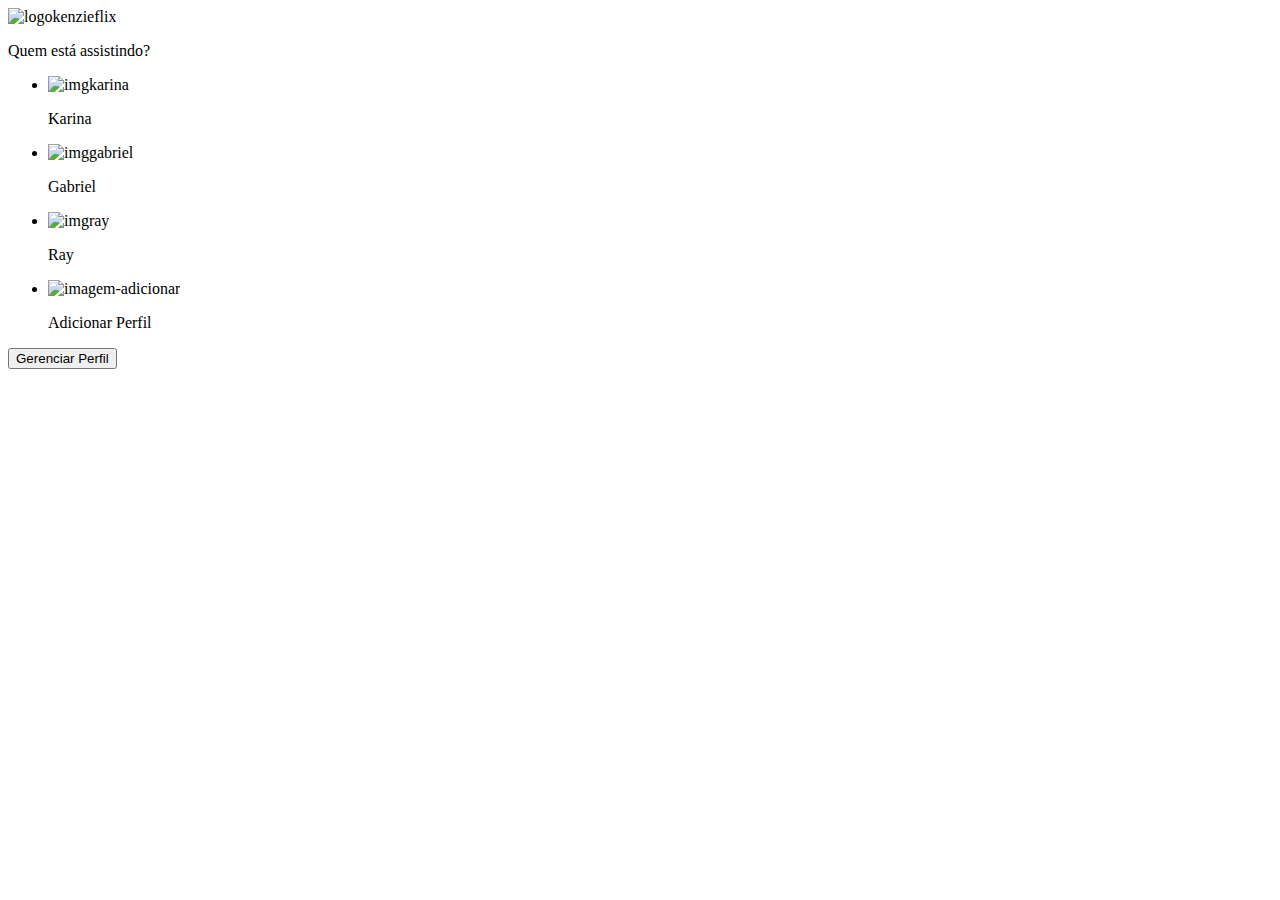
==== index.html @ b2f65c99 "Create index.html" ====
<html lang="pt-br">
  <head>
    <meta charset="UTF-8">
    <link rel="stylesheet" href="/Index/index.css">
    <link rel="preconnect" href="https://fonts.gstatic.com" crossorigin="">
    <link href="https://fonts.googleapis.com/css2?family=Roboto:wght@100;400;600;700&amp;display=swap" rel="stylesheet">
    <title>KenzieFlix</title>
  </head>
  
  <body class="container">
    <header>
      <div class="logoSite">
        <img src="/Assets/logo.png" alt="logokenzieflix">
      </div>
    </header>
  
    <main>
      <section>
        <p>Quem está assistindo?</p>
      </section>
      <div>
        <ul class="imgPerfil">
  
          
          <li>
            <div class="imgHover">
              <img src="/Assets/pink.png" alt="imgkarina">
            </div>  
              <p>Karina</p>
          </li>
          
  
          <li>
            <div class="imgHover">
              <img src="/Assets/robot.png" alt="imggabriel">
            </div>
            <p>Gabriel</p>
          </li>
  
          <li>
            <div class="imgHover">
              <img src="/Assets/panda.png" alt="imgray">
            </div>
            <p>Ray</p>
          </li>
  
          <li>
            <div class="imgHover">
              <div class="addPerfil"><img src="/Assets/plus.png" alt="imagem-adicionar"></div>
            </div>
            <p>Adicionar Perfil</p>
          </li>
        </ul>
      </div>
      <div>
        <button type="submit">Gerenciar Perfil</button>
      </div>
    </main>
  
  
  
  </body>
</html>
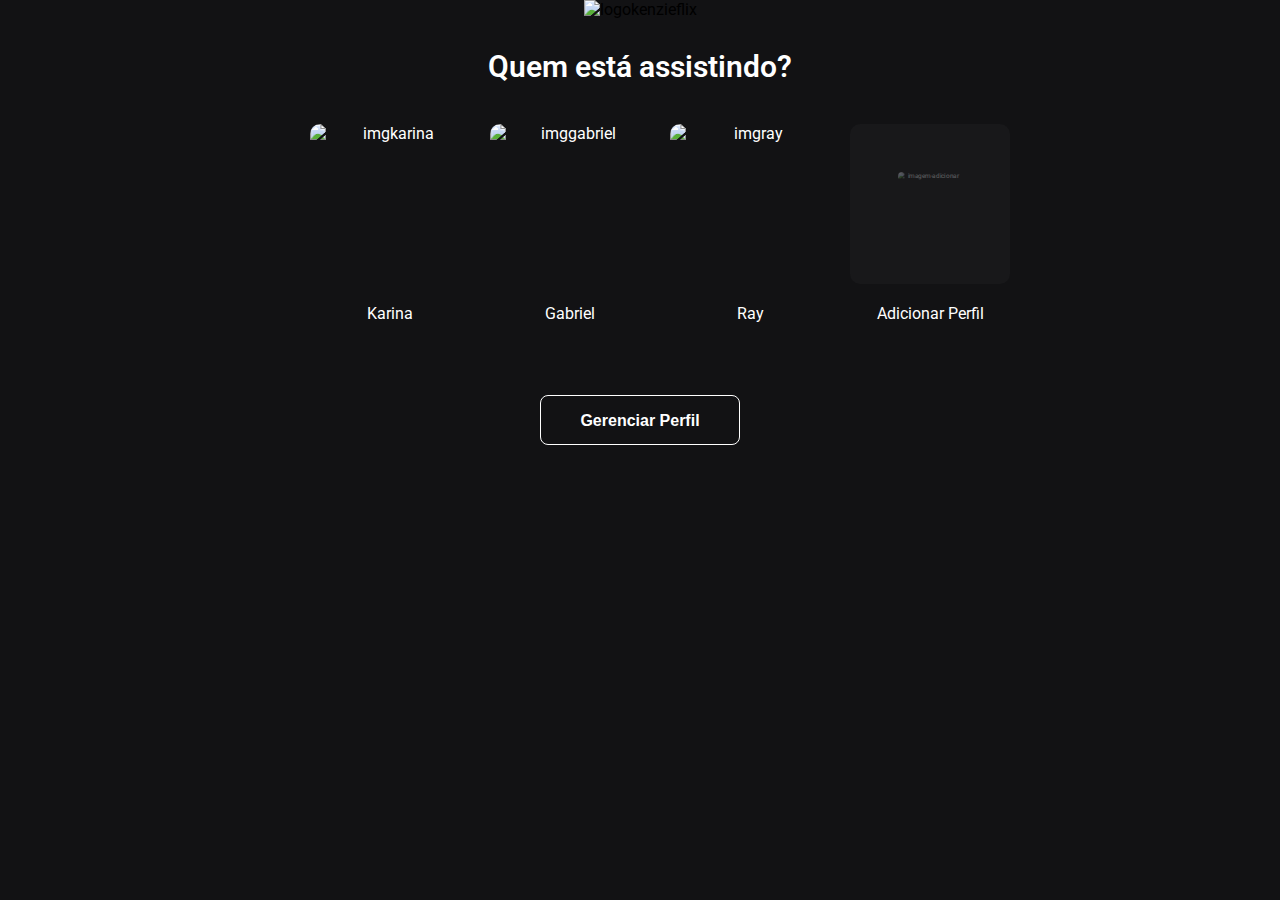
==== commit 72de8077: "Update index.html" ====
--- a/index.html
+++ b/index.html
@@ -1,7 +1,7 @@
 <html lang="pt-br">
   <head>
     <meta charset="UTF-8">
-    <link rel="stylesheet" href="/Index/index.css">
+    <link rel="stylesheet" href="index.css">
     <link rel="preconnect" href="https://fonts.gstatic.com" crossorigin="">
     <link href="https://fonts.googleapis.com/css2?family=Roboto:wght@100;400;600;700&amp;display=swap" rel="stylesheet">
     <title>KenzieFlix</title>
--- a/index.css
+++ b/index.css
@@ -0,0 +1,100 @@
+.container {
+  width: 700px;
+  margin: 0 auto;
+  text-align: center;
+}
+  
+body {
+  background-color: #121214;
+  font-family: "Roboto", sans-serif;
+  text-align: center;
+  display: flex;
+  flex-direction: column;
+  justify-content: center;
+}
+.logo-Site {
+  text-align: center;
+  margin-top: 80px;
+  margin-bottom: 40px;
+}
+  
+section {
+  margin-bottom: 40px;
+}
+  
+section p {
+  color: white;
+  text-align: center;
+  font-weight: 600;
+  font-size: 30px;
+  margin-bottom: 40px;
+}
+  
+ul {
+  list-style: none;
+  color: white;
+  display: flex;
+  justify-content: center;
+  align-content: center;
+  gap: 20px;
+}
+  
+ul li {
+  box-sizing: border-box;
+}
+  
+ul li img {
+  min-height: 160px;
+  min-width: 160px;
+  border-radius: 10px;
+  margin-bottom: 20px;
+}
+ul li img:hover {
+  border: 1px solid white;
+  border-radius: 4px;
+} 
+  
+.addPerfil {
+  background-color: #18181a;
+  height: 160px;
+  width: 160px;
+  border-radius: 10px;
+  margin-bottom: 20px;
+}
+  
+.addPerfil img {
+  opacity: 0.3;
+  transform: scale(0.4); 
+}
+  
+.imgHover {
+  height: 160px;
+  width: 160px;
+  margin-bottom: 20px;
+}
+  
+.imgHover:hover {
+  border: 1px solid white;
+  border-radius: 10px;
+}
+  
+button {
+  box-sizing: border-box;
+  border: 1.5px solid #ffffff;
+  border-radius: 8px;
+  font-weight: 600;
+  font-size: 16px;
+  line-height: 21px;
+  color: #ffffff;
+  background-color: #121214;
+  width: 200px;
+  height: 50px;
+  text-align: center;
+  cursor: pointer;
+  margin: 40px;
+}
+  
+button:hover {
+  background-color: white;
+  color: black;
+}
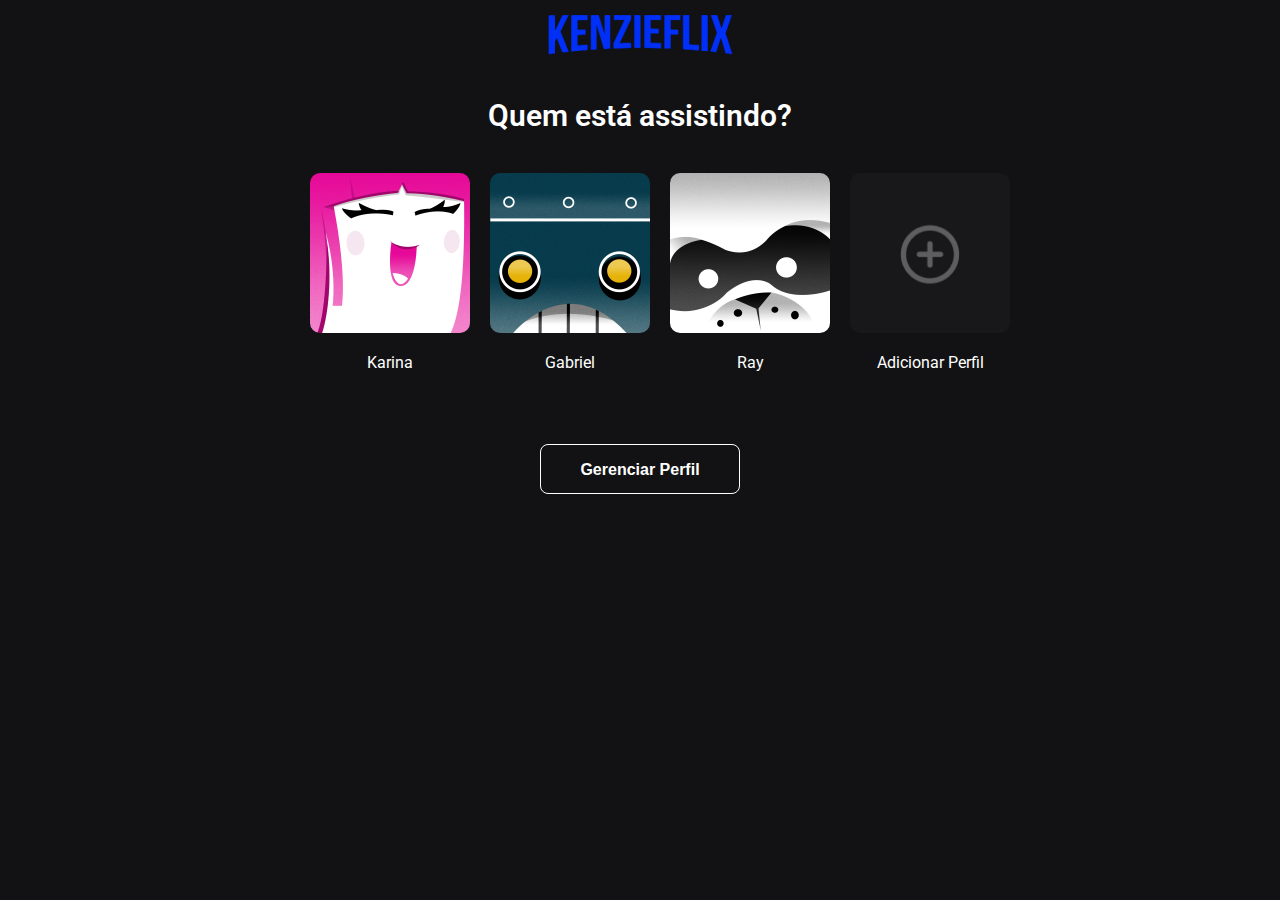
==== commit 31d87269: "Update index.html" ====
--- a/index.html
+++ b/index.html
@@ -10,7 +10,7 @@
   <body class="container">
     <header>
       <div class="logoSite">
-        <img src="/Assets/logo.png" alt="logokenzieflix">
+        <img src="./img/logo.png" alt="logokenzieflix">
       </div>
     </header>
   
@@ -24,7 +24,7 @@
           
           <li>
             <div class="imgHover">
-              <img src="/Assets/pink.png" alt="imgkarina">
+              <img src="./img/pink.png" alt="imgkarina">
             </div>  
               <p>Karina</p>
           </li>
@@ -32,21 +32,21 @@
   
           <li>
             <div class="imgHover">
-              <img src="/Assets/robot.png" alt="imggabriel">
+              <img src="./img/robot.png" alt="imggabriel">
             </div>
             <p>Gabriel</p>
           </li>
   
           <li>
             <div class="imgHover">
-              <img src="/Assets/panda.png" alt="imgray">
+              <img src="./img/panda.png" alt="imgray">
             </div>
             <p>Ray</p>
           </li>
   
           <li>
             <div class="imgHover">
-              <div class="addPerfil"><img src="/Assets/plus.png" alt="imagem-adicionar"></div>
+              <div class="addPerfil"><img src="./img/plus.png" alt="imagem-adicionar"></div>
             </div>
             <p>Adicionar Perfil</p>
           </li>
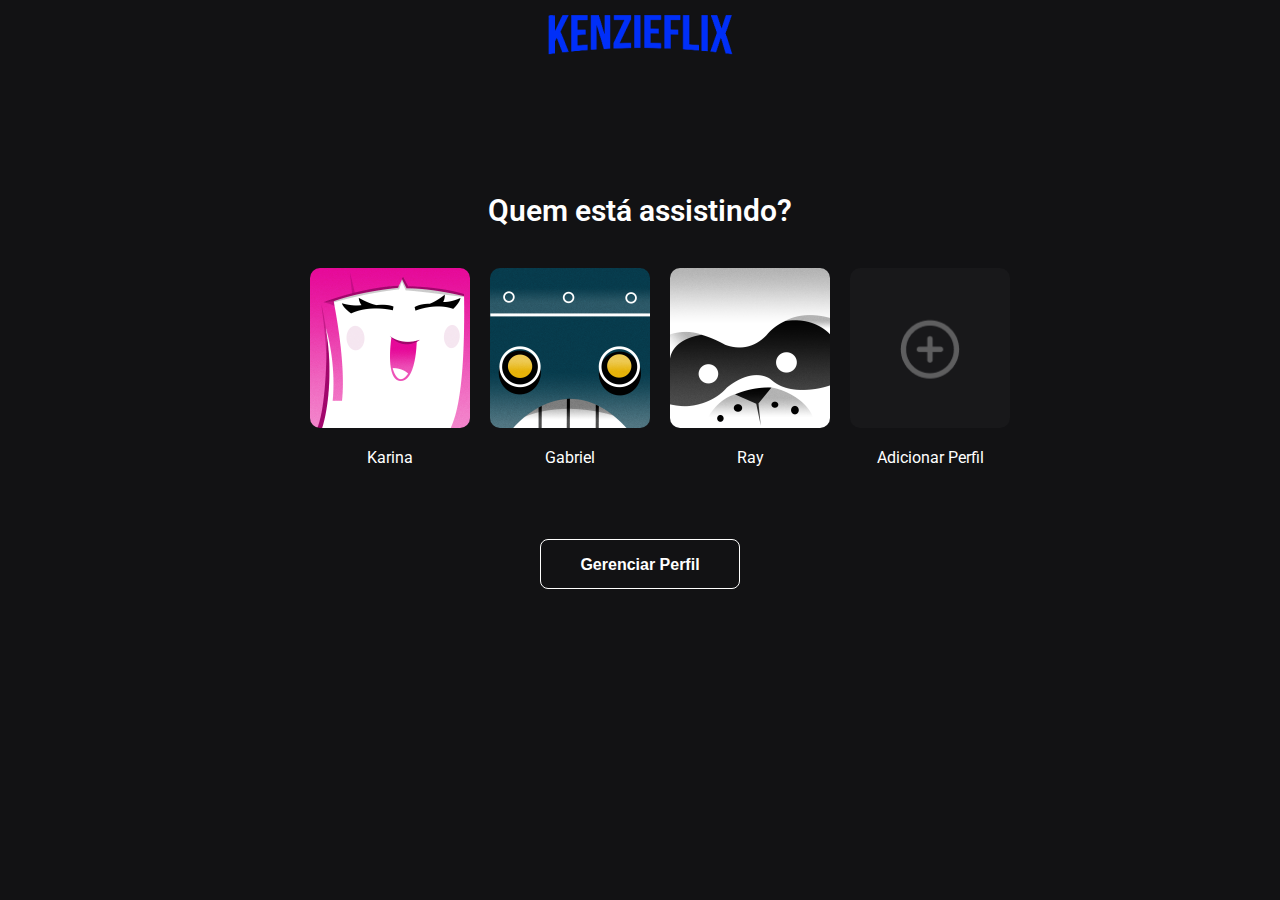
==== commit 789f0042: "Update index.html" ====
--- a/index.html
+++ b/index.html
@@ -1,63 +1,71 @@
 <html lang="pt-br">
-  <head>
+
+<head>
     <meta charset="UTF-8">
-    <link rel="stylesheet" href="index.css">
+    <link rel="stylesheet" href="main.css">
     <link rel="preconnect" href="https://fonts.gstatic.com" crossorigin="">
     <link href="https://fonts.googleapis.com/css2?family=Roboto:wght@100;400;600;700&amp;display=swap" rel="stylesheet">
     <title>KenzieFlix</title>
-  </head>
-  
-  <body class="container">
+</head>
+
+<body class="container">
     <header>
-      <div class="logoSite">
-        <img src="./img/logo.png" alt="logokenzieflix">
-      </div>
+        <div class="logoSite">
+            <img src="./img/logo.png" alt="logokenzieflix">
+        </div>
     </header>
-  
+
+    <br>
+    <br>
+    <br>
+    <br>
+    <br>
+
     <main>
-      <section>
-        <p>Quem está assistindo?</p>
-      </section>
-      <div>
-        <ul class="imgPerfil">
-  
-          
-          <li>
-            <div class="imgHover">
-              <img src="./img/pink.png" alt="imgkarina">
-            </div>  
-              <p>Karina</p>
-          </li>
-          
-  
-          <li>
-            <div class="imgHover">
-              <img src="./img/robot.png" alt="imggabriel">
-            </div>
-            <p>Gabriel</p>
-          </li>
-  
-          <li>
-            <div class="imgHover">
-              <img src="./img/panda.png" alt="imgray">
-            </div>
-            <p>Ray</p>
-          </li>
-  
-          <li>
-            <div class="imgHover">
-              <div class="addPerfil"><img src="./img/plus.png" alt="imagem-adicionar"></div>
-            </div>
-            <p>Adicionar Perfil</p>
-          </li>
-        </ul>
-      </div>
-      <div>
-        <button type="submit">Gerenciar Perfil</button>
-      </div>
+        <section>
+            <p>Quem está assistindo?</p>
+        </section>
+        <div>
+            <ul class="imgPerfil">
+
+
+                <li>
+                    <div class="imgHover">
+                        <img src="./img/pink.png" alt="imgkarina">
+                    </div>
+                    <p>Karina</p>
+                </li>
+
+
+                <li>
+                    <div class="imgHover">
+                        <img src="./img/robot.png" alt="imggabriel">
+                    </div>
+                    <p>Gabriel</p>
+                </li>
+
+                <li>
+                    <div class="imgHover">
+                        <img src="./img/panda.png" alt="imgray">
+                    </div>
+                    <p>Ray</p>
+                </li>
+
+                <li>
+                    <div class="imgHover">
+                        <div class="addPerfil"><img src="./img/plus.png" alt="imagem-adicionar"></div>
+                    </div>
+                    <p>Adicionar Perfil</p>
+                </li>
+            </ul>
+        </div>
+        <div>
+            <button type="submit">Gerenciar Perfil</button>
+        </div>
     </main>
-  
-  
-  
-  </body>
+
+
+
+</body>
+
 </html>
--- a/main.css
+++ b/main.css
@@ -0,0 +1,100 @@
+.container {
+  width: 700px;
+  margin: 0 auto;
+  text-align: center;
+}
+  
+body {
+  background-color: #121214;
+  font-family: "Roboto", sans-serif;
+  text-align: center;
+  display: flex;
+  flex-direction: column;
+  justify-content: center;
+}
+.logo-Site {
+  text-align: center;
+  margin-top: 80px;
+  margin-bottom: 40px;
+}
+  
+section {
+  margin-bottom: 40px;
+}
+  
+section p {
+  color: white;
+  text-align: center;
+  font-weight: 600;
+  font-size: 30px;
+  margin-bottom: 40px;
+}
+  
+ul {
+  list-style: none;
+  color: white;
+  display: flex;
+  justify-content: center;
+  align-content: center;
+  gap: 20px;
+}
+  
+ul li {
+  box-sizing: border-box;
+}
+  
+ul li img {
+  min-height: 160px;
+  min-width: 160px;
+  border-radius: 10px;
+  margin-bottom: 20px;
+}
+ul li img:hover {
+  border: 1px solid white;
+  border-radius: 4px;
+} 
+  
+.addPerfil {
+  background-color: #18181a;
+  height: 160px;
+  width: 160px;
+  border-radius: 10px;
+  margin-bottom: 20px;
+}
+  
+.addPerfil img {
+  opacity: 0.3;
+  transform: scale(0.4); 
+}
+  
+.imgHover {
+  height: 160px;
+  width: 160px;
+  margin-bottom: 20px;
+}
+  
+.imgHover:hover {
+  border: 1px solid white;
+  border-radius: 10px;
+}
+  
+button {
+  box-sizing: border-box;
+  border: 1.5px solid #ffffff;
+  border-radius: 8px;
+  font-weight: 600;
+  font-size: 16px;
+  line-height: 21px;
+  color: #ffffff;
+  background-color: #121214;
+  width: 200px;
+  height: 50px;
+  text-align: center;
+  cursor: pointer;
+  margin: 40px;
+}
+  
+button:hover {
+  background-color: white;
+  color: black;
+}
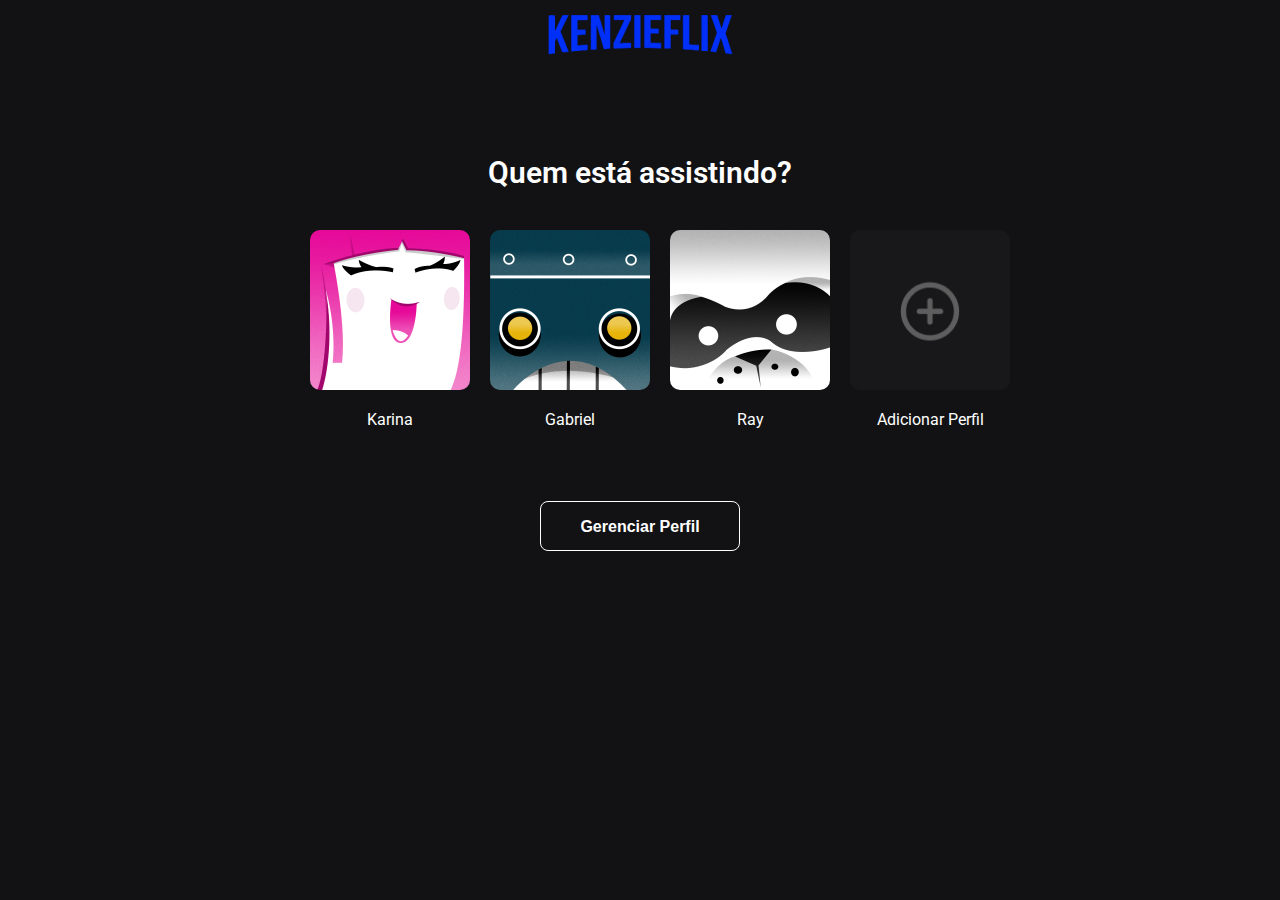
==== commit 7eea1f7a: "Update index.html" ====
--- a/index.html
+++ b/index.html
@@ -15,8 +15,6 @@
         </div>
     </header>
 
-    <br>
-    <br>
     <br>
     <br>
     <br>
--- a/main.css
+++ b/main.css
@@ -1,100 +1,103 @@
 .container {
-  width: 700px;
-  margin: 0 auto;
-  text-align: center;
+    width: 700px;
+    margin: 0 auto;
+    text-align: center;
 }
-  
+
 body {
-  background-color: #121214;
-  font-family: "Roboto", sans-serif;
-  text-align: center;
-  display: flex;
-  flex-direction: column;
-  justify-content: center;
+    background-color: #121214;
+    font-family: "Roboto", sans-serif;
+    text-align: center;
+    display: flex;
+    flex-direction: column;
+    justify-content: center;
 }
+
 .logo-Site {
-  text-align: center;
-  margin-top: 80px;
-  margin-bottom: 40px;
+    text-align: center;
+    margin-top: 80px;
+    margin-bottom: 40px;
+
 }
-  
+
 section {
-  margin-bottom: 40px;
+    margin-bottom: 40px;
 }
-  
+
 section p {
-  color: white;
-  text-align: center;
-  font-weight: 600;
-  font-size: 30px;
-  margin-bottom: 40px;
+    color: white;
+    text-align: center;
+    font-weight: 600;
+    font-size: 30px;
+    margin-bottom: 40px;
 }
-  
+
 ul {
-  list-style: none;
-  color: white;
-  display: flex;
-  justify-content: center;
-  align-content: center;
-  gap: 20px;
+    list-style: none;
+    color: white;
+    display: flex;
+    justify-content: center;
+    align-content: center;
+    gap: 20px;
 }
-  
+
 ul li {
-  box-sizing: border-box;
+    box-sizing: border-box;
 }
-  
+
 ul li img {
-  min-height: 160px;
-  min-width: 160px;
-  border-radius: 10px;
-  margin-bottom: 20px;
+    min-height: 160px;
+    min-width: 160px;
+    border-radius: 10px;
+    margin-bottom: 20px;
 }
+
 ul li img:hover {
-  border: 1px solid white;
-  border-radius: 4px;
-} 
-  
+    border: 1px solid white;
+    border-radius: 4px;
+}
+
 .addPerfil {
-  background-color: #18181a;
-  height: 160px;
-  width: 160px;
-  border-radius: 10px;
-  margin-bottom: 20px;
+    background-color: #18181a;
+    height: 160px;
+    width: 160px;
+    border-radius: 10px;
+    margin-bottom: 20px;
 }
-  
+
 .addPerfil img {
-  opacity: 0.3;
-  transform: scale(0.4); 
+    opacity: 0.3;
+    transform: scale(0.4);
 }
-  
+
 .imgHover {
-  height: 160px;
-  width: 160px;
-  margin-bottom: 20px;
+    height: 160px;
+    width: 160px;
+    margin-bottom: 20px;
 }
-  
+
 .imgHover:hover {
-  border: 1px solid white;
-  border-radius: 10px;
+    border: 1px solid white;
+    border-radius: 10px;
 }
-  
+
 button {
-  box-sizing: border-box;
-  border: 1.5px solid #ffffff;
-  border-radius: 8px;
-  font-weight: 600;
-  font-size: 16px;
-  line-height: 21px;
-  color: #ffffff;
-  background-color: #121214;
-  width: 200px;
-  height: 50px;
-  text-align: center;
-  cursor: pointer;
-  margin: 40px;
+    box-sizing: border-box;
+    border: 1.5px solid #ffffff;
+    border-radius: 8px;
+    font-weight: 600;
+    font-size: 16px;
+    line-height: 21px;
+    color: #ffffff;
+    background-color: #121214;
+    width: 200px;
+    height: 50px;
+    text-align: center;
+    cursor: pointer;
+    margin: 40px;
 }
-  
+
 button:hover {
-  background-color: white;
-  color: black;
+    background-color: white;
+    color: black;
 }
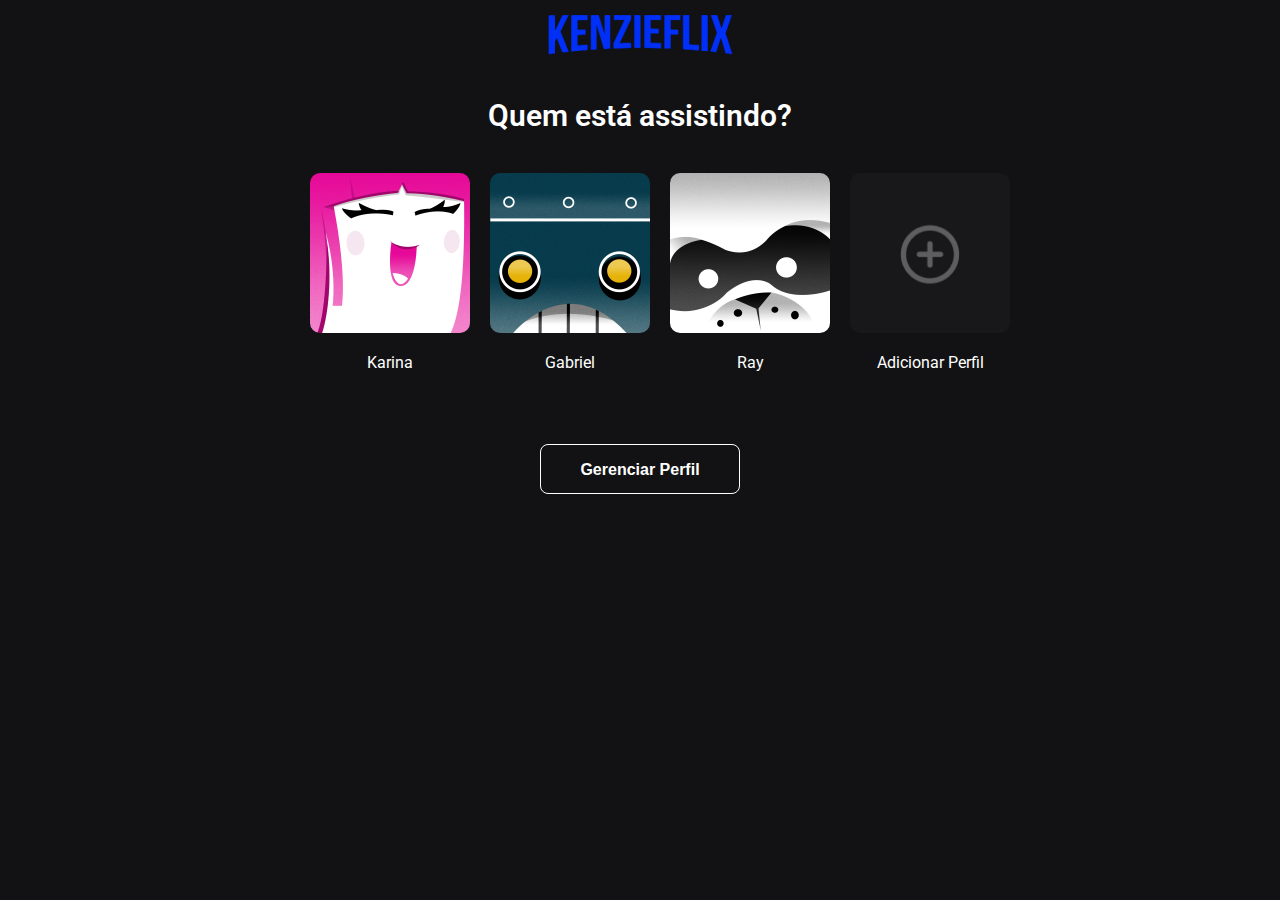
==== commit 50e7b1ff: "Update index.html" ====
--- a/index.html
+++ b/index.html
@@ -14,10 +14,6 @@
             <img src="./img/logo.png" alt="logokenzieflix">
         </div>
     </header>
-
-    <br>
-    <br>
-    <br>
 
     <main>
         <section>
